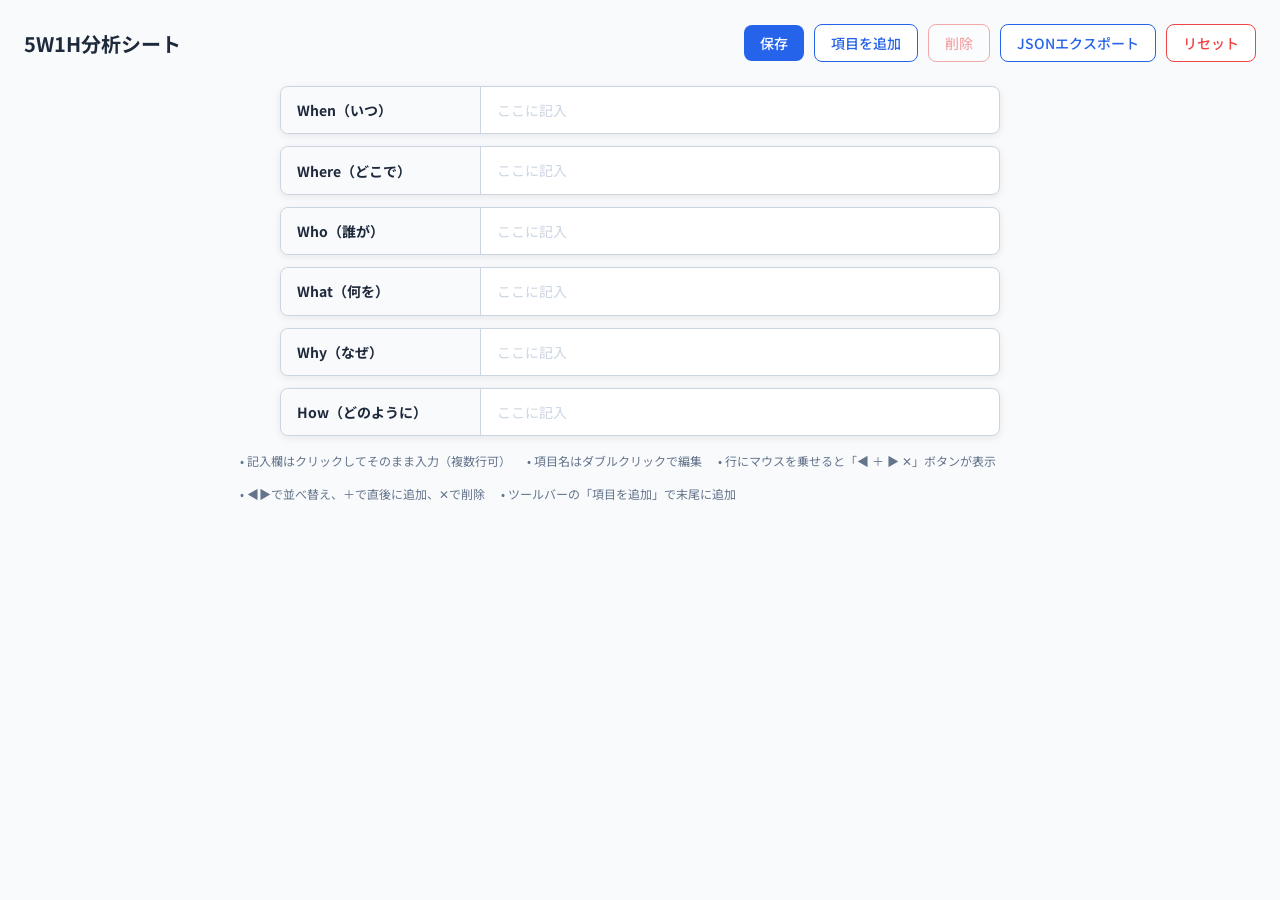
==== sheet.html @ f62e9b66 "型D 記入式シート型エンジン（sheet.js）を実装 - js/engines/sheet.js: SheetEngineクラスを新規実装   - フォーム＝項目の並び。SVG・座標・接続線なしの素" ====
<!DOCTYPE html>
<html lang="ja">
<head>
  <meta charset="UTF-8">
  <meta name="viewport" content="width=device-width, initial-scale=1.0">
  <title>5W1H分析シート | ロジカルシンキング フレームワーク集</title>
  <link rel="preconnect" href="https://fonts.googleapis.com">
  <link rel="stylesheet" href="https://fonts.googleapis.com/css2?family=Noto+Sans+JP:wght@400;500;700&display=swap">
  <link rel="stylesheet" href="css/style.css">
</head>
<body>

  <!-- シートを描画するコンテナ -->
  <div id="sheet-container"></div>

  <!-- 操作ガイド -->
  <div class="lf-hint">
    <span>記入欄はクリックしてそのまま入力（複数行可）</span>
    <span>項目名はダブルクリックで編集</span>
    <span>行にマウスを乗せると「◀ ＋ ▶ ✕」ボタンが表示</span>
    <span>◀▶で並べ替え、＋で直後に追加、✕で削除</span>
    <span>ツールバーの「項目を追加」で末尾に追加</span>
  </div>

  <script src="js/storage.js"></script>
  <script src="js/engines/sheet.js"></script>
  <script>
    // 「5W1H分析シート」の初期データ定義
    // layout を "stack" にするとカード形式（ラベル上／記入欄下）になる。
    // ※ この定数は初期データ。SheetEngine 側は参照せず、
    //   リセットは内部に保持した初期configを使う。
    const DEFAULT_SHEET_CONFIG = {
      id: "5w1h-sample",
      type: "sheet",
      title: "5W1H分析シート",
      layout: "row", // "row"=表形式 / "stack"=カード形式
      fields: [
        { id: "f1", label: "When（いつ）",      value: "" },
        { id: "f2", label: "Where（どこで）",    value: "" },
        { id: "f3", label: "Who（誰が）",        value: "" },
        { id: "f4", label: "What（何を）",       value: "" },
        { id: "f5", label: "Why（なぜ）",        value: "" },
        { id: "f6", label: "How（どのように）",   value: "" }
      ]
    };

    // エンジンを初期化（保存データがあれば自動復元）
    const engine = new SheetEngine(
      document.getElementById('sheet-container'),
      DEFAULT_SHEET_CONFIG
    );
    engine.init();
  </script>

</body>
</html>
---- css/style.css ----
/* ─────────────────────────────────────────
   CSS変数（カラーパレット・フォント）
───────────────────────────────────────── */
:root {
  --color-primary:     #2563EB; /* メインカラー：知的で信頼感のある青 */
  --color-primary-light: #DBEAFE;
  --color-primary-dark:  #1D4ED8;
  --color-danger:      #EF4444;
  --color-danger-dark: #DC2626;
  --color-text:        #1E293B;
  --color-text-muted:  #64748B;
  --color-border:      #CBD5E1;
  --color-bg:          #F8FAFC;
  --color-white:       #FFFFFF;
  --color-quadrant-tr: #EFF6FF; /* 右上：すぐやる */
  --color-quadrant-tl: #F0FDF4; /* 左上：計画してやる */
  --color-quadrant-br: #FFF7ED; /* 右下：人に任せる */
  --color-quadrant-bl: #FEF2F2; /* 左下：やめる */

  --font-main: 'Noto Sans JP', sans-serif;
  --radius:    8px;
  --shadow:    0 2px 8px rgba(0, 0, 0, 0.08);
  --shadow-md: 0 4px 16px rgba(0, 0, 0, 0.12);
}

/* ─────────────────────────────────────────
   リセット・ベーススタイル
───────────────────────────────────────── */
*, *::before, *::after {
  box-sizing: border-box;
  margin: 0;
  padding: 0;
}

body {
  font-family: var(--font-main);
  background: var(--color-bg);
  color: var(--color-text);
  min-height: 100vh;
  padding: 24px;
}

/* ─────────────────────────────────────────
   ボタン
───────────────────────────────────────── */
.btn {
  display: inline-flex;
  align-items: center;
  padding: 8px 16px;
  border: none;
  border-radius: var(--radius);
  font-family: var(--font-main);
  font-size: 14px;
  font-weight: 500;
  cursor: pointer;
  transition: background 0.15s, transform 0.1s;
  white-space: nowrap;
}

.btn:active { transform: scale(0.97); }

/* 無効化状態（例：付箋未選択時の削除ボタン） */
.btn:disabled {
  opacity: 0.45;
  cursor: not-allowed;
  transform: none;
}
.btn:disabled:hover {
  background: var(--color-white);
}

.btn-primary {
  background: var(--color-primary);
  color: var(--color-white);
}
.btn-primary:hover { background: var(--color-primary-dark); }

.btn-secondary {
  background: var(--color-white);
  color: var(--color-primary);
  border: 1.5px solid var(--color-primary);
}
.btn-secondary:hover { background: var(--color-primary-light); }

.btn-danger {
  background: var(--color-white);
  color: var(--color-danger);
  border: 1.5px solid var(--color-danger);
}
.btn-danger:hover { background: #FEF2F2; }

/* ─────────────────────────────────────────
   ツールバー
───────────────────────────────────────── */
.lf-toolbar {
  display: flex;
  align-items: center;
  gap: 10px;
  margin-bottom: 24px;
  flex-wrap: wrap;
}

.lf-title {
  font-size: 20px;
  font-weight: 700;
  color: var(--color-text);
  flex: 1;
  min-width: 0; /* flexアイテムが縮小できるようにする */
  white-space: nowrap;
  overflow: hidden;
  text-overflow: ellipsis;
}

/* ─────────────────────────────────────────
   マトリクス本体レイアウト
───────────────────────────────────────── */

/*
  grid レイアウト：
      [空]      [top label]  [空]
  [left label]  [matrix]  [right label]
      [空]      [bot label]  [空]
*/
.matrix-wrapper {
  display: grid;
  grid-template-columns: 48px 1fr 48px;
  grid-template-rows: 48px 1fr 48px;
  gap: 0;
  width: 100%;
  max-width: 800px;
  aspect-ratio: 1 / 1;
  margin: 0 auto;
}

/* 軸ラベルの共通スタイル */
.matrix-axis-label {
  display: flex;
  align-items: center;
  justify-content: center;
  font-size: 13px;
  font-weight: 700;
  color: var(--color-text-muted);
  cursor: pointer;
  border-radius: 6px;
  padding: 4px 8px;
  text-align: center;
  transition: background 0.15s, color 0.15s;
  line-height: 1.3;
  user-select: none;
}

.matrix-axis-label:hover {
  background: var(--color-primary-light);
  color: var(--color-primary);
}

.matrix-axis-label.is-editing {
  background: var(--color-primary-light);
  color: var(--color-primary);
  outline: 2px solid var(--color-primary);
  border-radius: 6px;
  cursor: text;
}

/* 縦書き（左右ラベル） */
.matrix-axis-label--left,
.matrix-axis-label--right {
  writing-mode: vertical-rl;
  grid-row: 2;
}

.matrix-axis-label--left  { grid-column: 1; transform: rotate(180deg); }
.matrix-axis-label--right { grid-column: 3; }
.matrix-axis-label--top   { grid-column: 2; grid-row: 1; }
.matrix-axis-label--bottom{ grid-column: 2; grid-row: 3; }

/* ─────────────────────────────────────────
   マトリクスグリッド（4象限）
───────────────────────────────────────── */
.matrix-grid {
  grid-column: 2;
  grid-row: 2;
  position: relative;
  display: grid;
  grid-template-columns: 1fr 1fr;
  grid-template-rows: 1fr 1fr;
  border: 2px solid var(--color-border);
  border-radius: var(--radius);
  overflow: hidden;
  box-shadow: var(--shadow);
}

/* 象限セル */
.matrix-quadrant {
  position: relative;
  border: 1px solid var(--color-border);
  min-height: 0;
}

.matrix-quadrant--topLeft    { background: var(--color-quadrant-tl); }
.matrix-quadrant--topRight   { background: var(--color-quadrant-tr); }
.matrix-quadrant--bottomLeft { background: var(--color-quadrant-bl); }
.matrix-quadrant--bottomRight{ background: var(--color-quadrant-br); }

/* 象限ラベル（右下に薄く表示） */
.quadrant-label {
  position: absolute;
  bottom: 8px;
  right: 10px;
  font-size: 11px;
  font-weight: 700;
  color: var(--color-border);
  pointer-events: none;
  letter-spacing: 0.03em;
}

/* 中央軸線（十字） */
.matrix-axis--h,
.matrix-axis--v {
  position: absolute;
  background: var(--color-border);
  pointer-events: none;
  z-index: 1;
}

.matrix-axis--h {
  top: 50%;
  left: 0;
  width: 100%;
  height: 2px;
  transform: translateY(-50%);
}

.matrix-axis--v {
  left: 50%;
  top: 0;
  height: 100%;
  width: 2px;
  transform: translateX(-50%);
}

/* ─────────────────────────────────────────
   付箋レイヤー
───────────────────────────────────────── */
.matrix-item-layer {
  position: absolute;
  inset: 0;
  z-index: 2;
}

/* ─────────────────────────────────────────
   付箋
───────────────────────────────────────── */
.matrix-item {
  position: absolute;
  transform: translate(-50%, -50%); /* 座標は付箋の中心 */
  background: var(--color-white);
  border: 2px solid var(--color-primary);
  border-radius: 6px;
  padding: 6px 10px;
  min-width: 64px;
  max-width: 120px;
  box-shadow: var(--shadow);
  cursor: grab;
  user-select: none;
  z-index: 10;
  transition: box-shadow 0.15s, transform 0.1s;
}

.matrix-item:hover {
  box-shadow: var(--shadow-md);
  border-color: var(--color-primary-dark);
}

/* 選択状態 */
.matrix-item.is-selected {
  border-color: var(--color-primary-dark);
  box-shadow: 0 0 0 3px var(--color-primary-light), var(--shadow-md);
}

/* ドラッグ中：浮き上がる視覚効果 */
.matrix-item.is-dragging {
  cursor: grabbing;
  box-shadow: 0 8px 24px rgba(37, 99, 235, 0.25);
  transform: translate(-50%, -50%) scale(1.05);
  z-index: 100;
}

/* 編集中 */
.matrix-item.is-editing {
  cursor: text;
}

.matrix-item-text {
  display: block;
  font-size: 12px;
  font-weight: 500;
  color: var(--color-text);
  text-align: center;
  word-break: break-all;
  line-height: 1.4;
  outline: none;
  min-height: 1em;
}

/* ─────────────────────────────────────────
   トースト通知
───────────────────────────────────────── */
.lf-toast {
  position: fixed;
  bottom: 32px;
  left: 50%;
  transform: translateX(-50%) translateY(16px);
  background: var(--color-text);
  color: var(--color-white);
  padding: 10px 20px;
  border-radius: 24px;
  font-size: 14px;
  font-weight: 500;
  opacity: 0;
  transition: opacity 0.25s, transform 0.25s;
  pointer-events: none;
  z-index: 9999;
}

.lf-toast.is-visible {
  opacity: 1;
  transform: translateX(-50%) translateY(0);
}

/* ─────────────────────────────────────────
   操作ガイド（ヒント）
───────────────────────────────────────── */
.lf-hint {
  max-width: 800px;
  margin: 16px auto 0;
  font-size: 12px;
  color: var(--color-text-muted);
  display: flex;
  gap: 16px;
  flex-wrap: wrap;
}

.lf-hint span::before {
  content: '• ';
}

/* ─────────────────────────────────────────
   型B：ツリー/階層型エンジン
───────────────────────────────────────── */

/* スクロールコンテナ（横スクロールで全体を見られるようにする） */
.tree-wrapper {
  overflow: auto;
  border: 2px solid var(--color-border);
  border-radius: var(--radius);
  background: var(--color-white);
  box-shadow: var(--shadow);
  max-width: 100%;
}

/* 内側コンテナ（ノードと線を内包し、コンテンツサイズに広がる） */
.tree-canvas {
  position: relative;
  display: inline-block;
  padding: 32px 40px;
  min-width: 100%;
  box-sizing: border-box;
}

/* 接続線レイヤー（ノードの背面） */
.tree-lines {
  position: absolute;
  top: 0;
  left: 0;
  pointer-events: none;
  overflow: visible;
  z-index: 0;
}

.tree-line {
  fill: none;
  stroke: var(--color-border);
  stroke-width: 2;
}

/* サブツリー（ノード本体＋子ノード群） */
.tree-subtree {
  display: flex;
  position: relative;
  z-index: 1;
}

/* 横向き（ロジックツリー）：親の右に子を縦並び */
[data-direction="horizontal"] .tree-subtree {
  flex-direction: row;
  align-items: center;
}
[data-direction="horizontal"] .tree-children {
  display: flex;
  flex-direction: column;
  justify-content: center;
  gap: 16px;
  margin-left: 48px; /* 接続線を引くための余白 */
}

/* 縦向き（ピラミッド）：親の下に子を横並び */
[data-direction="vertical"] .tree-subtree {
  flex-direction: column;
  align-items: center;
}
[data-direction="vertical"] .tree-children {
  display: flex;
  flex-direction: row;
  justify-content: center;
  gap: 24px;
  margin-top: 48px; /* 接続線を引くための余白 */
}

/* 子が無いときは余白を作らない */
.tree-children:empty {
  display: none;
}

/* ノード本体（編集可能なボックス） */
.tree-node {
  position: relative;
  background: var(--color-white);
  border: 2px solid var(--color-primary);
  border-radius: 6px;
  padding: 8px 14px;
  min-width: 80px;
  max-width: 200px;
  box-shadow: var(--shadow);
  cursor: pointer;
  user-select: none;
  white-space: nowrap;
  transition: box-shadow 0.15s, border-color 0.15s;
}

.tree-node:hover {
  box-shadow: var(--shadow-md);
  border-color: var(--color-primary-dark);
}

/* ルートノードは塗りで強調 */
.tree-node.is-root {
  background: var(--color-primary);
  border-color: var(--color-primary-dark);
}
.tree-node.is-root .tree-node-text {
  color: var(--color-white);
}

/* 選択状態（型Aの付箋と同じ見た目） */
.tree-node.is-selected {
  border-color: var(--color-primary-dark);
  box-shadow: 0 0 0 3px var(--color-primary-light), var(--shadow-md);
}

/* 編集中 */
.tree-node.is-editing {
  cursor: text;
}

.tree-node-text {
  display: block;
  font-size: 13px;
  font-weight: 500;
  color: var(--color-text);
  text-align: center;
  line-height: 1.4;
  outline: none;
  min-height: 1em;
  white-space: normal;
  word-break: break-word;
}

/* ノード操作の小ボタン（ホバー/選択時に表示） */
.tree-node-controls {
  position: absolute;
  top: -14px;
  right: -8px;
  display: flex;
  gap: 4px;
  opacity: 0;
  pointer-events: none;
  transition: opacity 0.15s;
  z-index: 5;
}

.tree-node:hover .tree-node-controls,
.tree-node.is-selected .tree-node-controls {
  opacity: 1;
  pointer-events: auto;
}

.tree-mini-btn {
  font-family: var(--font-main);
  font-size: 11px;
  font-weight: 700;
  color: var(--color-white);
  background: var(--color-primary);
  border: 1.5px solid var(--color-white);
  border-radius: 12px;
  padding: 2px 8px;
  cursor: pointer;
  box-shadow: var(--shadow);
  white-space: nowrap;
  transition: background 0.15s;
}
.tree-mini-btn:hover {
  background: var(--color-primary-dark);
}

/* ─────────────────────────────────────────
   型C：プロセス/フロー型エンジン
───────────────────────────────────────── */

/* スクロールコンテナ（linear で多い時は横スクロール） */
.flow-wrapper {
  overflow: auto;
  border: 2px solid var(--color-border);
  border-radius: var(--radius);
  background: var(--color-white);
  box-shadow: var(--shadow);
  max-width: 100%;
}

/* 内側コンテナ（カードと矢印を内包） */
.flow-canvas {
  position: relative;
}
/* linear：コンテンツ幅に広がり、横スクロール可能 */
[data-layout="linear"].flow-canvas {
  display: inline-block;
  min-width: 100%;
  box-sizing: border-box;
  padding: 32px 40px;
}
/* cycle：JSで一辺(width/height)を設定する正方形。中央寄せ */
[data-layout="cycle"].flow-canvas {
  display: block;
  margin: 0 auto;
}

/* 矢印レイヤー（カードの背面） */
.flow-lines {
  position: absolute;
  top: 0;
  left: 0;
  pointer-events: none;
  overflow: visible;
  z-index: 0;
}
.flow-line {
  fill: none;
  stroke: var(--color-primary);
  stroke-width: 2;
}
.flow-arrow-head {
  fill: var(--color-primary);
}

/* カード群コンテナ */
.flow-cards {
  position: relative;
  z-index: 1;
}
[data-layout="linear"] .flow-cards {
  display: flex;
  flex-direction: row;
  align-items: center;
  gap: 64px; /* 隣接カード間の矢印スペース */
}
/* cycle：キャンバスいっぱいに広げ、カードを絶対配置する */
[data-layout="cycle"] .flow-cards {
  position: absolute;
  inset: 0;
}

/* ステップカード */
.flow-card {
  position: relative;
  background: var(--color-white);
  border: 2px solid var(--color-primary);
  border-radius: var(--radius);
  padding: 12px 16px;
  max-width: 200px;   /* はみ出し防止（cycleの円内に収める） */
  box-shadow: var(--shadow);
  cursor: pointer;
  user-select: none;
  transition: box-shadow 0.15s, border-color 0.15s;
}
.flow-card:hover {
  box-shadow: var(--shadow-md);
  border-color: var(--color-primary-dark);
}
/* cycle：カード中心が円周点に乗るよう中心補正 */
[data-layout="cycle"] .flow-card {
  position: absolute;
  transform: translate(-50%, -50%);
  width: max-content;
  max-width: 180px;
}

/* 選択状態（型A/Bと同じ見た目） */
.flow-card.is-selected {
  border-color: var(--color-primary-dark);
  box-shadow: 0 0 0 3px var(--color-primary-light), var(--shadow-md);
}
.flow-card.is-editing {
  cursor: text;
}

/* 連番バッジ */
.flow-card-badge {
  position: absolute;
  top: -10px;
  left: -10px;
  width: 22px;
  height: 22px;
  border-radius: 50%;
  background: var(--color-primary);
  color: var(--color-white);
  font-size: 12px;
  font-weight: 700;
  display: flex;
  align-items: center;
  justify-content: center;
  box-shadow: var(--shadow);
}

/* 見出し（必須） */
.flow-card-title {
  font-size: 14px;
  font-weight: 700;
  color: var(--color-text);
  text-align: center;
  line-height: 1.4;
  outline: none;
  word-break: break-word;
  min-height: 1em;
}

/* 説明（任意・空可） */
.flow-card-text {
  margin-top: 6px;
  font-size: 12px;
  font-weight: 400;
  color: var(--color-text-muted);
  text-align: center;
  line-height: 1.5;
  outline: none;
  word-break: break-word;
  min-height: 1em;
}
/* 説明が空のときは編集を促すプレースホルダを薄く表示 */
.flow-card-text:empty:not(:focus)::before {
  content: '説明（任意）';
  color: var(--color-border);
}

/* ステップ操作の小ボタン（ホバー/選択時に表示） */
.flow-card-controls {
  position: absolute;
  bottom: -14px;
  left: 50%;
  transform: translateX(-50%);
  display: flex;
  gap: 4px;
  opacity: 0;
  pointer-events: none;
  transition: opacity 0.15s;
  z-index: 5;
}
.flow-card:hover .flow-card-controls,
.flow-card.is-selected .flow-card-controls {
  opacity: 1;
  pointer-events: auto;
}

.flow-mini-btn {
  font-family: var(--font-main);
  font-size: 11px;
  font-weight: 700;
  color: var(--color-white);
  background: var(--color-primary);
  border: 1.5px solid var(--color-white);
  border-radius: 12px;
  min-width: 22px;
  padding: 2px 7px;
  cursor: pointer;
  box-shadow: var(--shadow);
  white-space: nowrap;
  transition: background 0.15s;
}
.flow-mini-btn:hover {
  background: var(--color-primary-dark);
}

/* ─────────────────────────────────────────
   型D：記入式シート型エンジン
───────────────────────────────────────── */

.sheet {
  max-width: 720px;
  margin: 0 auto;
}

.sheet-list {
  display: flex;
  flex-direction: column;
  gap: 12px;
}

/* 1項目の枠 */
.sheet-field {
  position: relative;
  border: 1.5px solid var(--color-border);
  border-radius: var(--radius);
  background: var(--color-white);
  box-shadow: var(--shadow);
  transition: border-color 0.15s, box-shadow 0.15s;
}
.sheet-field:hover {
  border-color: var(--color-primary);
}

/* 選択状態（他エンジンと同じ見た目） */
.sheet-field.is-selected {
  border-color: var(--color-primary-dark);
  box-shadow: 0 0 0 3px var(--color-primary-light), var(--shadow-md);
}

/* row：ラベル左｜記入欄右の2カラム */
[data-layout="row"] .sheet-field {
  display: flex;
  align-items: stretch;
}
[data-layout="row"] .sheet-label {
  flex: 0 0 200px;
  border-right: 1.5px solid var(--color-border);
}

/* stack：ラベル上／記入欄下の縦積み */
[data-layout="stack"] .sheet-field {
  display: block;
}
[data-layout="stack"] .sheet-label {
  border-bottom: 1.5px solid var(--color-border);
}

/* ラベル（項目名） */
.sheet-label {
  padding: 12px 16px;
  font-size: 14px;
  font-weight: 700;
  color: var(--color-text);
  background: var(--color-bg);
  border-radius: var(--radius) 0 0 var(--radius);
  cursor: pointer;
  user-select: none;
  outline: none;
  word-break: break-word;
  display: flex;
  align-items: center;
}
[data-layout="stack"] .sheet-label {
  border-radius: var(--radius) var(--radius) 0 0;
}
/* ラベル編集中 */
.sheet-field.is-editing-label .sheet-label {
  cursor: text;
  background: var(--color-primary-light);
}

/* 記入欄（常時編集） */
.sheet-value {
  flex: 1 1 auto;
  padding: 12px 16px;
  font-size: 14px;
  font-weight: 400;
  color: var(--color-text);
  line-height: 1.6;
  outline: none;
  white-space: pre-wrap; /* 改行・連続スペースを保持（複数行可） */
  word-break: break-word;
  min-height: 1.6em;
  cursor: text;
}
.sheet-value:focus {
  background: var(--color-primary-light);
}

/* 空欄プレースホルダ（:empty 依存ではなく is-empty クラスで制御） */
.sheet-value.is-empty::before {
  content: attr(data-placeholder);
  color: var(--color-border);
  pointer-events: none;
}

/* 項目操作の小ボタン（ホバー/選択時に表示） */
.sheet-controls {
  position: absolute;
  top: -14px;
  right: 8px;
  display: flex;
  gap: 4px;
  opacity: 0;
  pointer-events: none;
  transition: opacity 0.15s;
  z-index: 5;
}
.sheet-field:hover .sheet-controls,
.sheet-field.is-selected .sheet-controls {
  opacity: 1;
  pointer-events: auto;
}

.sheet-mini-btn {
  font-family: var(--font-main);
  font-size: 11px;
  font-weight: 700;
  color: var(--color-white);
  background: var(--color-primary);
  border: 1.5px solid var(--color-white);
  border-radius: 12px;
  min-width: 22px;
  padding: 2px 7px;
  cursor: pointer;
  box-shadow: var(--shadow);
  white-space: nowrap;
  transition: background 0.15s;
}
.sheet-mini-btn:hover {
  background: var(--color-primary-dark);
}

/* 狭い画面：row でもラベル上・記入欄下に折り返す */
@media (max-width: 560px) {
  [data-layout="row"] .sheet-field {
    flex-direction: column;
  }
  [data-layout="row"] .sheet-label {
    flex: none;
    border-right: none;
    border-bottom: 1.5px solid var(--color-border);
    border-radius: var(--radius) var(--radius) 0 0;
  }
}
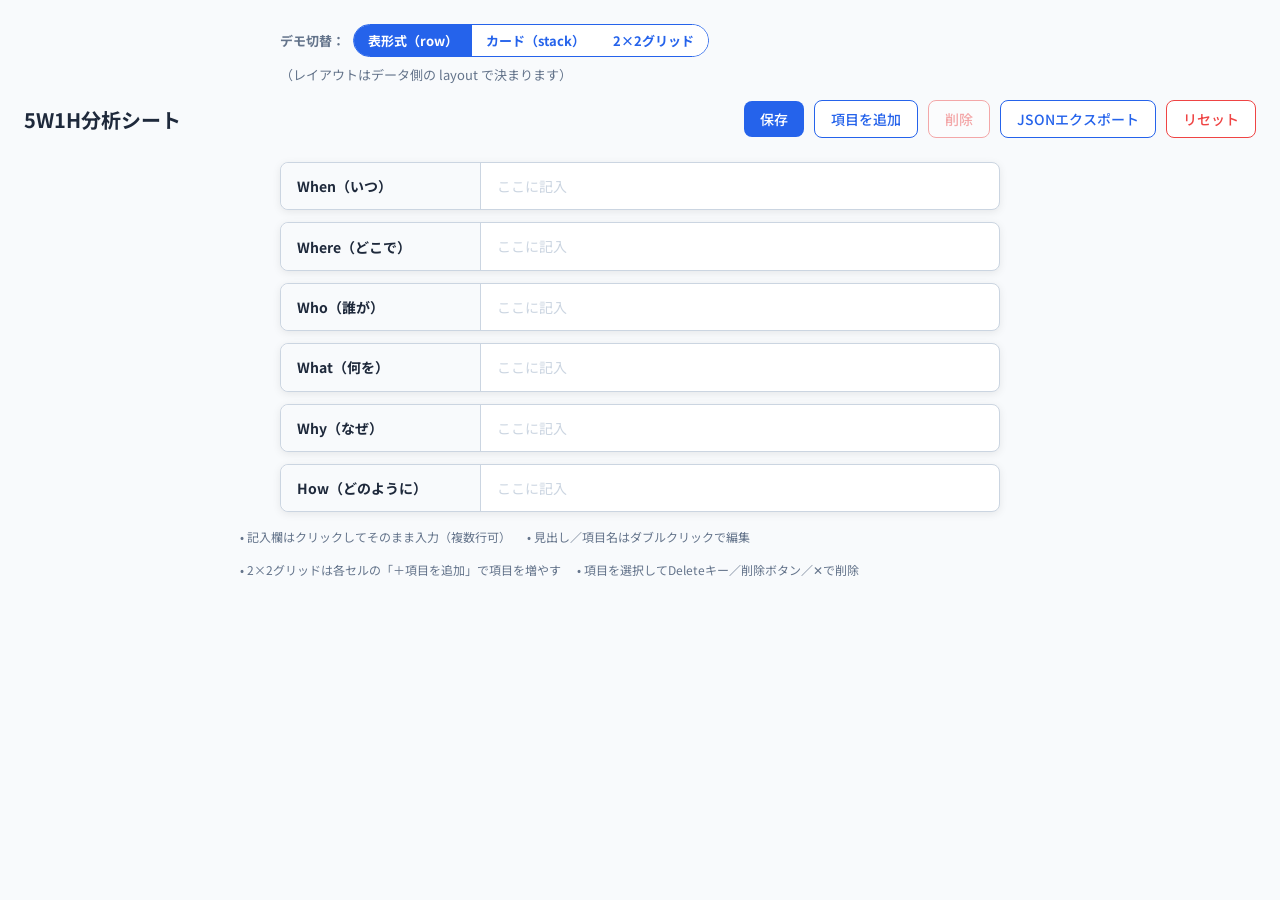
==== commit fbc82ed0: "型D に grid2x2 レイアウトを追加（4区分の2×2表） SWOT/ジョハリの窓のような「4区分に項目を箇条書きで埋める2×2の表」を扱う 新レイアウトを追加。既存 row/stack（fiel" ====
--- a/sheet.html
+++ b/sheet.html
@@ -3,12 +3,58 @@
 <head>
   <meta charset="UTF-8">
   <meta name="viewport" content="width=device-width, initial-scale=1.0">
-  <title>5W1H分析シート | ロジカルシンキング フレームワーク集</title>
+  <title>記入式シート | ロジカルシンキング フレームワーク集</title>
   <link rel="preconnect" href="https://fonts.googleapis.com">
   <link rel="stylesheet" href="https://fonts.googleapis.com/css2?family=Noto+Sans+JP:wght@400;500;700&display=swap">
   <link rel="stylesheet" href="css/style.css">
+  <style>
+    /* デモ専用：レイアウト切替セグメント（エンジンのツールバーとは別物） */
+    .sheet-demo-toggle {
+      max-width: 720px;
+      margin: 0 auto 16px;
+      display: flex;
+      align-items: center;
+      gap: 8px;
+      font-size: 13px;
+      color: var(--color-text-muted);
+      flex-wrap: wrap;
+    }
+    .sheet-demo-toggle .demo-label { font-weight: 700; }
+    .sheet-demo-seg {
+      display: inline-flex;
+      border: 1.5px solid var(--color-primary);
+      border-radius: 999px;
+      overflow: hidden;
+    }
+    .sheet-demo-seg button {
+      font-family: var(--font-main);
+      font-size: 13px;
+      font-weight: 700;
+      padding: 6px 14px;
+      border: none;
+      background: var(--color-white);
+      color: var(--color-primary);
+      cursor: pointer;
+      transition: background 0.15s, color 0.15s;
+    }
+    .sheet-demo-seg button.is-active {
+      background: var(--color-primary);
+      color: var(--color-white);
+    }
+  </style>
 </head>
 <body>
+
+  <!-- デモ専用：レイアウト切替（エンジン外のUI） -->
+  <div class="sheet-demo-toggle">
+    <span class="demo-label">デモ切替：</span>
+    <span class="sheet-demo-seg">
+      <button id="demo-row" class="is-active">表形式（row）</button>
+      <button id="demo-stack">カード（stack）</button>
+      <button id="demo-grid">2×2グリッド</button>
+    </span>
+    <span>（レイアウトはデータ側の layout で決まります）</span>
+  </div>
 
   <!-- シートを描画するコンテナ -->
   <div id="sheet-container"></div>
@@ -16,24 +62,22 @@
   <!-- 操作ガイド -->
   <div class="lf-hint">
     <span>記入欄はクリックしてそのまま入力（複数行可）</span>
-    <span>項目名はダブルクリックで編集</span>
-    <span>行にマウスを乗せると「◀ ＋ ▶ ✕」ボタンが表示</span>
-    <span>◀▶で並べ替え、＋で直後に追加、✕で削除</span>
-    <span>ツールバーの「項目を追加」で末尾に追加</span>
+    <span>見出し／項目名はダブルクリックで編集</span>
+    <span>2×2グリッドは各セルの「＋項目を追加」で項目を増やす</span>
+    <span>項目を選択してDeleteキー／削除ボタン／✕で削除</span>
   </div>
 
   <script src="js/storage.js"></script>
   <script src="js/engines/sheet.js"></script>
   <script>
-    // 「5W1H分析シート」の初期データ定義
-    // layout を "stack" にするとカード形式（ラベル上／記入欄下）になる。
-    // ※ この定数は初期データ。SheetEngine 側は参照せず、
-    //   リセットは内部に保持した初期configを使う。
+    // 「5W1H分析シート」（row/stack 共用）の初期データ。
+    // layout を "stack" にするとカード形式になる。
+    // ※ この定数は初期データ。SheetEngine 側は参照せず、リセットは内部保持のconfigを使う。
     const DEFAULT_SHEET_CONFIG = {
       id: "5w1h-sample",
       type: "sheet",
       title: "5W1H分析シート",
-      layout: "row", // "row"=表形式 / "stack"=カード形式
+      layout: "row",
       fields: [
         { id: "f1", label: "When（いつ）",      value: "" },
         { id: "f2", label: "Where（どこで）",    value: "" },
@@ -44,12 +88,51 @@
       ]
     };
 
-    // エンジンを初期化（保存データがあれば自動復元）
-    const engine = new SheetEngine(
-      document.getElementById('sheet-container'),
-      DEFAULT_SHEET_CONFIG
-    );
-    engine.init();
+    // 「ジョハリの窓」（grid2x2）の初期データ。id が別なので保存も別々。
+    // cells は4要素固定（tl=左上/tr=右上/bl=左下/br=右下）。初期は items 空。
+    const DEFAULT_SHEET_GRID_CONFIG = {
+      id: "johari-window",
+      type: "sheet",
+      title: "ジョハリの窓",
+      layout: "grid2x2",
+      cells: [
+        { id: "tl", label: "開放の窓（自分も他人も知っている）", items: [] },
+        { id: "tr", label: "盲点の窓（自分は気づかず他人は知る）", items: [] },
+        { id: "bl", label: "秘密の窓（自分は知り他人は知らない）", items: [] },
+        { id: "br", label: "未知の窓（自分も他人も知らない）", items: [] }
+      ]
+    };
+
+    let engine = null;
+
+    function mountSheet(config) {
+      engine = new SheetEngine(document.getElementById('sheet-container'), config);
+      engine.init();
+    }
+
+    function setActive(which) {
+      document.getElementById('demo-row').classList.toggle('is-active', which === 'row');
+      document.getElementById('demo-stack').classList.toggle('is-active', which === 'stack');
+      document.getElementById('demo-grid').classList.toggle('is-active', which === 'grid');
+    }
+
+    // row/stack は同じ config の layout を切り替えて見せる（別フレームワーク扱いにしない）
+    document.getElementById('demo-row').addEventListener('click', () => {
+      setActive('row');
+      mountSheet(Object.assign({}, JSON.parse(JSON.stringify(DEFAULT_SHEET_CONFIG)), { layout: 'row' }));
+    });
+    document.getElementById('demo-stack').addEventListener('click', () => {
+      setActive('stack');
+      mountSheet(Object.assign({}, JSON.parse(JSON.stringify(DEFAULT_SHEET_CONFIG)), { layout: 'stack' }));
+    });
+    document.getElementById('demo-grid').addEventListener('click', () => {
+      setActive('grid');
+      mountSheet(JSON.parse(JSON.stringify(DEFAULT_SHEET_GRID_CONFIG)));
+    });
+
+    // 初期表示は従来どおり表形式（row）
+    setActive('row');
+    mountSheet(JSON.parse(JSON.stringify(DEFAULT_SHEET_CONFIG)));
   </script>
 
 </body>
--- a/css/style.css
+++ b/css/style.css
@@ -169,7 +169,9 @@
   grid-row: 2;
 }
 
-.matrix-axis-label--left  { grid-column: 1; transform: rotate(180deg); }
+/* 左右とも vertical-rl の正立・同一向きに統一する。
+   以前は左だけ rotate(180deg) が付いて文字が上下反転していた（右が正しい向きの基準）。 */
+.matrix-axis-label--left  { grid-column: 1; }
 .matrix-axis-label--right { grid-column: 3; }
 .matrix-axis-label--top   { grid-column: 2; grid-row: 1; }
 .matrix-axis-label--bottom{ grid-column: 2; grid-row: 3; }
@@ -346,6 +348,139 @@
 }
 
 /* ─────────────────────────────────────────
+   ページナビ・案内メッセージ（index/view 共通クロム）
+───────────────────────────────────────── */
+.lf-pagenav {
+  max-width: 960px;
+  margin: 0 auto 16px;
+}
+.lf-back {
+  display: inline-block;
+  font-size: 14px;
+  font-weight: 500;
+  color: var(--color-primary);
+  text-decoration: none;
+}
+.lf-back:hover {
+  text-decoration: underline;
+}
+
+/* ─────────────────────────────────────────
+   トップページ（一覧／簡易検索）
+───────────────────────────────────────── */
+.lf-home {
+  max-width: 960px;
+  margin: 0 auto;
+}
+.lf-home-header {
+  margin-bottom: 24px;
+}
+.lf-home-title {
+  font-size: 26px;
+  font-weight: 700;
+  color: var(--color-text);
+  margin-bottom: 4px;
+}
+.lf-home-lead {
+  font-size: 14px;
+  color: var(--color-text-muted);
+}
+
+/* 検索バー */
+.lf-search {
+  width: 100%;
+  max-width: 420px;
+  margin-top: 16px;
+  padding: 10px 16px;
+  font-family: var(--font-main);
+  font-size: 15px;
+  color: var(--color-text);
+  background: var(--color-white);
+  border: 1.5px solid var(--color-border);
+  border-radius: 999px;
+  outline: none;
+  transition: border-color 0.15s;
+}
+.lf-search:focus {
+  border-color: var(--color-primary);
+}
+
+/* カテゴリ見出し */
+.lf-cat {
+  margin-top: 28px;
+}
+.lf-cat-title {
+  font-size: 15px;
+  font-weight: 700;
+  color: var(--color-primary);
+  padding-bottom: 6px;
+  margin-bottom: 12px;
+  border-bottom: 2px solid var(--color-primary-light);
+}
+
+/* カードのグリッド */
+.lf-cards {
+  display: grid;
+  grid-template-columns: repeat(auto-fill, minmax(220px, 1fr));
+  gap: 14px;
+}
+
+/* フレームワークカード */
+.lf-card {
+  display: block;
+  padding: 18px 18px;
+  background: var(--color-white);
+  border: 1.5px solid var(--color-border);
+  border-radius: var(--radius);
+  box-shadow: var(--shadow);
+  text-decoration: none;
+  color: var(--color-text);
+  transition: border-color 0.15s, box-shadow 0.15s, transform 0.1s;
+}
+.lf-card:hover {
+  border-color: var(--color-primary);
+  box-shadow: var(--shadow-md);
+  transform: translateY(-2px);
+}
+.lf-card-title {
+  font-size: 15px;
+  font-weight: 700;
+  line-height: 1.5;
+}
+.lf-card-cat {
+  margin-top: 6px;
+  font-size: 11px;
+  color: var(--color-text-muted);
+}
+
+/* 検索で0件のときの表示 */
+.lf-empty {
+  margin-top: 24px;
+  font-size: 14px;
+  color: var(--color-text-muted);
+  text-align: center;
+}
+
+/* 読み込み失敗・未発見などの案内ボックス */
+.lf-message {
+  max-width: 640px;
+  margin: 48px auto;
+  padding: 24px;
+  background: var(--color-white);
+  border: 1.5px solid var(--color-border);
+  border-radius: var(--radius);
+  box-shadow: var(--shadow);
+  font-size: 14px;
+  line-height: 1.8;
+  color: var(--color-text);
+  text-align: center;
+}
+.lf-message a {
+  color: var(--color-primary);
+  font-weight: 700;
+}
+
+/* ─────────────────────────────────────────
    型B：ツリー/階層型エンジン
 ───────────────────────────────────────── */
 
@@ -849,3 +984,504 @@
     border-radius: var(--radius) var(--radius) 0 0;
   }
 }
+
+/* 型D：grid2x2 レイアウト（4区分に項目を箇条書き）
+   ※ 3×3 等への拡張は将来対応（今回は2×2固定） */
+.sheet-grid {
+  display: grid;
+  grid-template-columns: 1fr 1fr;
+  grid-template-rows: auto auto; /* 上段/下段が中身に追従して伸びる */
+  gap: 14px;
+  align-items: start;            /* 左右でセル高が違っても上揃えで破綻しない */
+}
+
+/* 1セル：見出し＋項目＋追加ボタンを縦に */
+.sheet-cell {
+  display: flex;
+  flex-direction: column;
+  border: 1.5px solid var(--color-border);
+  border-radius: var(--radius);
+  background: var(--color-white);
+  box-shadow: var(--shadow);
+  overflow: hidden;
+}
+
+.sheet-cell-header {
+  padding: 10px 14px;
+  font-size: 14px;
+  font-weight: 700;
+  color: var(--color-text);
+  background: var(--color-bg);
+  border-bottom: 1.5px solid var(--color-border);
+  cursor: pointer;
+  user-select: none;
+  outline: none;
+  word-break: break-word;
+}
+.sheet-cell.is-editing-label .sheet-cell-header {
+  cursor: text;
+  background: var(--color-primary-light);
+}
+
+.sheet-cell-items {
+  display: flex;
+  flex-direction: column;
+  gap: 6px;
+  padding: 10px 12px;
+}
+
+/* 1項目：記入欄＋✕ */
+.sheet-cell-item {
+  display: flex;
+  align-items: flex-start;
+  gap: 6px;
+  border: 1.5px solid transparent;
+  border-radius: 6px;
+  padding: 4px 6px;
+  transition: border-color 0.15s, box-shadow 0.15s;
+}
+.sheet-cell-item:hover {
+  border-color: var(--color-border);
+}
+/* 選択トーンは row/stack（.sheet-field.is-selected）と統一 */
+.sheet-cell-item.is-selected {
+  border-color: var(--color-primary-dark);
+  box-shadow: 0 0 0 3px var(--color-primary-light), var(--shadow);
+}
+
+.sheet-cell-item-text {
+  flex: 1;
+  font-size: 13px;
+  color: var(--color-text);
+  line-height: 1.6;
+  outline: none;
+  white-space: pre-wrap;  /* 複数行・折り返し */
+  word-break: break-word;
+  min-height: 1.6em;
+  cursor: text;
+}
+/* 空欄プレースホルダ（is-empty クラスで制御。:empty 依存にしない） */
+.sheet-cell-item-text.is-empty::before {
+  content: attr(data-placeholder);
+  color: var(--color-border);
+  pointer-events: none;
+}
+
+/* 項目の✕削除 */
+.sheet-cell-item-del {
+  flex: none;
+  width: 20px;
+  height: 20px;
+  border-radius: 50%;
+  border: 1.5px solid var(--color-border);
+  background: var(--color-white);
+  color: var(--color-text-muted);
+  font-size: 10px;
+  line-height: 1;
+  cursor: pointer;
+  opacity: 0;
+  transition: opacity 0.15s, background 0.15s, color 0.15s;
+}
+.sheet-cell-item:hover .sheet-cell-item-del,
+.sheet-cell-item.is-selected .sheet-cell-item-del {
+  opacity: 1;
+}
+.sheet-cell-item-del:hover {
+  background: var(--color-danger);
+  color: var(--color-white);
+  border-color: var(--color-danger);
+}
+
+/* セルの「＋項目を追加」ボタン（常時表示） */
+.sheet-cell-add {
+  margin: 0 12px 12px;
+  font-size: 12px;
+  padding: 6px 10px;
+  align-self: flex-start;
+}
+
+/* 狭い画面：2×2を1列に折り返す */
+@media (max-width: 560px) {
+  .sheet-grid {
+    grid-template-columns: 1fr;
+  }
+}
+
+/* ─────────────────────────────────────────
+   型E：円/集合図型エンジン
+───────────────────────────────────────── */
+
+.venn-wrapper {
+  display: flex;
+  justify-content: center;
+  overflow: hidden; /* 盤面は内側に収めるので横スクロールを出さない */
+  max-width: 100%;
+}
+
+/* 正方形の盤面（一辺はJSで算出） */
+.venn-board {
+  position: relative;
+  border: 2px solid var(--color-border);
+  border-radius: var(--radius);
+  background: var(--color-white);
+  box-shadow: var(--shadow);
+}
+
+/* 円レイヤー（アイテムの背面・操作を奪わない） */
+.venn-circles {
+  position: absolute;
+  top: 0;
+  left: 0;
+  pointer-events: none; /* クリック追加・ドラッグ・選択はアイテムレイヤーが受ける */
+  z-index: 0;
+}
+.venn-circle {
+  pointer-events: none;
+}
+
+/* アイテムレイヤー（クリックで追加・ドラッグで移動を受ける） */
+.venn-item-layer {
+  position: absolute;
+  inset: 0;
+  z-index: 1;
+}
+
+/* アイテム（付箋。matrix と同じ作法） */
+.venn-item {
+  position: absolute;
+  transform: translate(-50%, -50%); /* 座標はアイテムの中心 */
+  background: var(--color-white);
+  border: 2px solid var(--color-primary);
+  border-radius: 6px;
+  padding: 6px 10px;
+  min-width: 56px;
+  max-width: 140px;
+  box-shadow: var(--shadow);
+  cursor: grab;
+  user-select: none;
+  z-index: 10;
+  transition: box-shadow 0.15s, transform 0.1s;
+}
+.venn-item:hover {
+  box-shadow: var(--shadow-md);
+  border-color: var(--color-primary-dark);
+}
+.venn-item.is-selected {
+  border-color: var(--color-primary-dark);
+  box-shadow: 0 0 0 3px var(--color-primary-light), var(--shadow-md);
+}
+.venn-item.is-dragging {
+  cursor: grabbing;
+  box-shadow: 0 8px 24px rgba(37, 99, 235, 0.25);
+  transform: translate(-50%, -50%) scale(1.05);
+  z-index: 100;
+}
+.venn-item.is-editing {
+  cursor: text;
+}
+.venn-item-text {
+  display: block;
+  font-size: 12px;
+  font-weight: 500;
+  color: var(--color-text);
+  text-align: center;
+  word-break: break-all;
+  line-height: 1.4;
+  outline: none;
+  min-height: 1em;
+}
+
+/* アイテムの「✕」削除ボタン（ホバー/選択時に表示） */
+.venn-item-del {
+  position: absolute;
+  top: -10px;
+  right: -10px;
+  width: 20px;
+  height: 20px;
+  border-radius: 50%;
+  border: 1.5px solid var(--color-white);
+  background: var(--color-danger);
+  color: var(--color-white);
+  font-size: 11px;
+  line-height: 1;
+  cursor: pointer;
+  box-shadow: var(--shadow);
+  opacity: 0;
+  pointer-events: none;
+  transition: opacity 0.15s;
+  display: flex;
+  align-items: center;
+  justify-content: center;
+  padding: 0;
+}
+.venn-item:hover .venn-item-del,
+.venn-item.is-selected .venn-item-del {
+  opacity: 1;
+  pointer-events: auto;
+}
+
+/* 集合ラベル（円・アイテムと被らない外側の定位置に固定） */
+.venn-set-label {
+  position: absolute;
+  z-index: 2;
+  pointer-events: auto; /* 編集のためクリックを受ける */
+  padding: 4px 12px;
+  background: var(--color-white);
+  border: 1.5px solid var(--color-border);
+  border-radius: 14px;
+  font-size: 13px;
+  font-weight: 700;
+  box-shadow: var(--shadow);
+  cursor: pointer;
+  user-select: none;
+  outline: none;
+  max-width: 160px;
+  word-break: break-word;
+  text-align: center;
+}
+.venn-set-label.is-editing {
+  cursor: text;
+  background: var(--color-primary-light);
+}
+
+/* 定位置：2集合=左上/右上、3集合=上/左下/右下 */
+.venn-set-label--tl { top: 10px;    left: 10px; }
+.venn-set-label--tr { top: 10px;    right: 10px; }
+.venn-set-label--t  { top: 10px;    left: 50%; transform: translateX(-50%); }
+.venn-set-label--bl { bottom: 10px; left: 10px; }
+.venn-set-label--br { bottom: 10px; right: 10px; }
+
+/* ─────────────────────────────────────────
+   型F：時系列/線表型エンジン
+───────────────────────────────────────── */
+
+/* スクロールコンテナ（列が多い時は横スクロール） */
+.timeline-wrapper {
+  overflow-x: auto;
+  border: 2px solid var(--color-border);
+  border-radius: var(--radius);
+  background: var(--color-white);
+  box-shadow: var(--shadow);
+  max-width: 100%;
+}
+
+/* グリッド本体（列はJSで grid-template-columns を設定） */
+.timeline-grid {
+  display: grid;
+  grid-auto-rows: minmax(44px, auto);
+  min-width: max-content;
+}
+
+/* 左上コーナー（行・列ともに固定したいので最前面） */
+.timeline-corner {
+  position: sticky;
+  left: 0;
+  z-index: 6;
+  display: flex;
+  align-items: center;
+  padding: 8px 12px;
+  font-size: 12px;
+  font-weight: 700;
+  color: var(--color-text-muted);
+  background: var(--color-bg);
+  border-right: 2px solid var(--color-border);
+  border-bottom: 2px solid var(--color-border);
+}
+
+/* 目盛りヘッダーセル */
+.timeline-scale-cell {
+  position: relative;
+  display: flex;
+  align-items: center;
+  justify-content: center;
+  padding: 8px 10px;
+  font-size: 13px;
+  font-weight: 700;
+  color: var(--color-text);
+  background: var(--color-bg);
+  border-bottom: 2px solid var(--color-border);
+  border-right: 1px solid var(--color-border);
+  cursor: pointer;
+  user-select: none;
+  outline: none;
+  white-space: nowrap;
+  text-align: center;
+}
+.timeline-scale-cell.is-editing {
+  cursor: text;
+  background: var(--color-primary-light);
+}
+.timeline-scale-label {
+  outline: none;
+  word-break: break-word;
+}
+/* 列削除の✕（ホバーで表示） */
+.timeline-scale-del {
+  position: absolute;
+  top: 2px;
+  right: 2px;
+  width: 18px;
+  height: 18px;
+  border-radius: 50%;
+  border: 1.5px solid var(--color-white);
+  background: var(--color-danger);
+  color: var(--color-white);
+  font-size: 10px;
+  line-height: 1;
+  cursor: pointer;
+  box-shadow: var(--shadow);
+  opacity: 0;
+  pointer-events: none;
+  transition: opacity 0.15s;
+  display: flex;
+  align-items: center;
+  justify-content: center;
+  padding: 0;
+}
+.timeline-scale-cell:hover .timeline-scale-del {
+  opacity: 1;
+  pointer-events: auto;
+}
+
+/* 行見出し（タスク名・左固定列） */
+.timeline-rowhead {
+  position: sticky;
+  left: 0;
+  z-index: 5;
+  display: flex;
+  align-items: center;
+  gap: 8px;
+  padding: 6px 12px;
+  background: var(--color-white);
+  border-right: 2px solid var(--color-border);
+  border-bottom: 1px solid var(--color-border);
+  cursor: pointer;
+  user-select: none;
+}
+.timeline-rowhead.is-selected {
+  background: var(--color-primary-light);
+}
+.timeline-rowhead-label {
+  flex: 1;
+  font-size: 13px;
+  font-weight: 500;
+  color: var(--color-text);
+  outline: none;
+  word-break: break-word;
+  min-height: 1em;
+}
+.timeline-rowhead.is-editing .timeline-rowhead-label {
+  cursor: text;
+}
+
+/* 背景セル（グリッド線） */
+.timeline-cell {
+  border-right: 1px solid var(--color-border);
+  border-bottom: 1px solid var(--color-border);
+  background: var(--color-white);
+}
+
+/* バー（grid-column で配置） */
+.timeline-bar {
+  position: relative;
+  align-self: center;
+  height: 28px;
+  margin: 0 2px;
+  display: flex;
+  align-items: center;
+  background: var(--color-primary);
+  border: 1px solid var(--color-primary-dark);
+  border-radius: 6px;
+  box-shadow: var(--shadow);
+  cursor: grab;
+  user-select: none;
+  z-index: 2;
+  overflow: hidden;
+  transition: box-shadow 0.15s;
+}
+.timeline-bar:hover {
+  box-shadow: var(--shadow-md);
+}
+.timeline-bar.is-selected {
+  box-shadow: 0 0 0 3px var(--color-primary-light), var(--shadow-md);
+}
+.timeline-bar.is-dragging {
+  cursor: grabbing;
+  box-shadow: 0 8px 24px rgba(37, 99, 235, 0.25);
+  z-index: 50;
+}
+.timeline-bar-label {
+  flex: 1;
+  padding: 0 10px;
+  font-size: 12px;
+  font-weight: 500;
+  color: var(--color-white);
+  white-space: nowrap;
+  overflow: hidden;
+  text-overflow: ellipsis;
+  text-align: center;
+  pointer-events: none; /* ラベルはドラッグ判定を邪魔しない */
+}
+
+/* バー端の伸縮ハンドル */
+.timeline-bar-handle {
+  position: absolute;
+  top: 0;
+  width: 10px;
+  height: 100%;
+  cursor: ew-resize;
+  z-index: 3;
+}
+.timeline-bar-handle--left  { left: 0; }
+.timeline-bar-handle--right { right: 0; }
+.timeline-bar-handle::before {
+  content: '';
+  position: absolute;
+  top: 50%;
+  left: 50%;
+  transform: translate(-50%, -50%);
+  width: 2px;
+  height: 12px;
+  background: rgba(255, 255, 255, 0.7);
+  border-radius: 1px;
+}
+
+/* 行操作の小ボタン（ホバー/選択時に表示する絶対配置オーバーレイ）。
+   インラインで幅を取らないので、タスク名が見出し列の幅を使える。 */
+.timeline-controls {
+  position: absolute;
+  top: 50%;
+  right: 6px;
+  transform: translateY(-50%);
+  display: flex;
+  gap: 3px;
+  padding: 3px 5px;
+  background: rgba(255, 255, 255, 0.92); /* 下のラベルを薄く隠して読めるように */
+  border-radius: 8px;
+  box-shadow: var(--shadow);
+  opacity: 0;
+  pointer-events: none;
+  transition: opacity 0.15s;
+}
+.timeline-rowhead:hover .timeline-controls,
+.timeline-rowhead.is-selected .timeline-controls {
+  opacity: 1;
+  pointer-events: auto;
+}
+.timeline-mini-btn {
+  font-family: var(--font-main);
+  font-size: 10px;
+  font-weight: 700;
+  color: var(--color-white);
+  background: var(--color-primary);
+  border: 1.5px solid var(--color-white);
+  border-radius: 10px;
+  min-width: 20px;
+  padding: 1px 5px;
+  cursor: pointer;
+  box-shadow: var(--shadow);
+  transition: background 0.15s;
+}
+.timeline-mini-btn:hover {
+  background: var(--color-primary-dark);
+}
